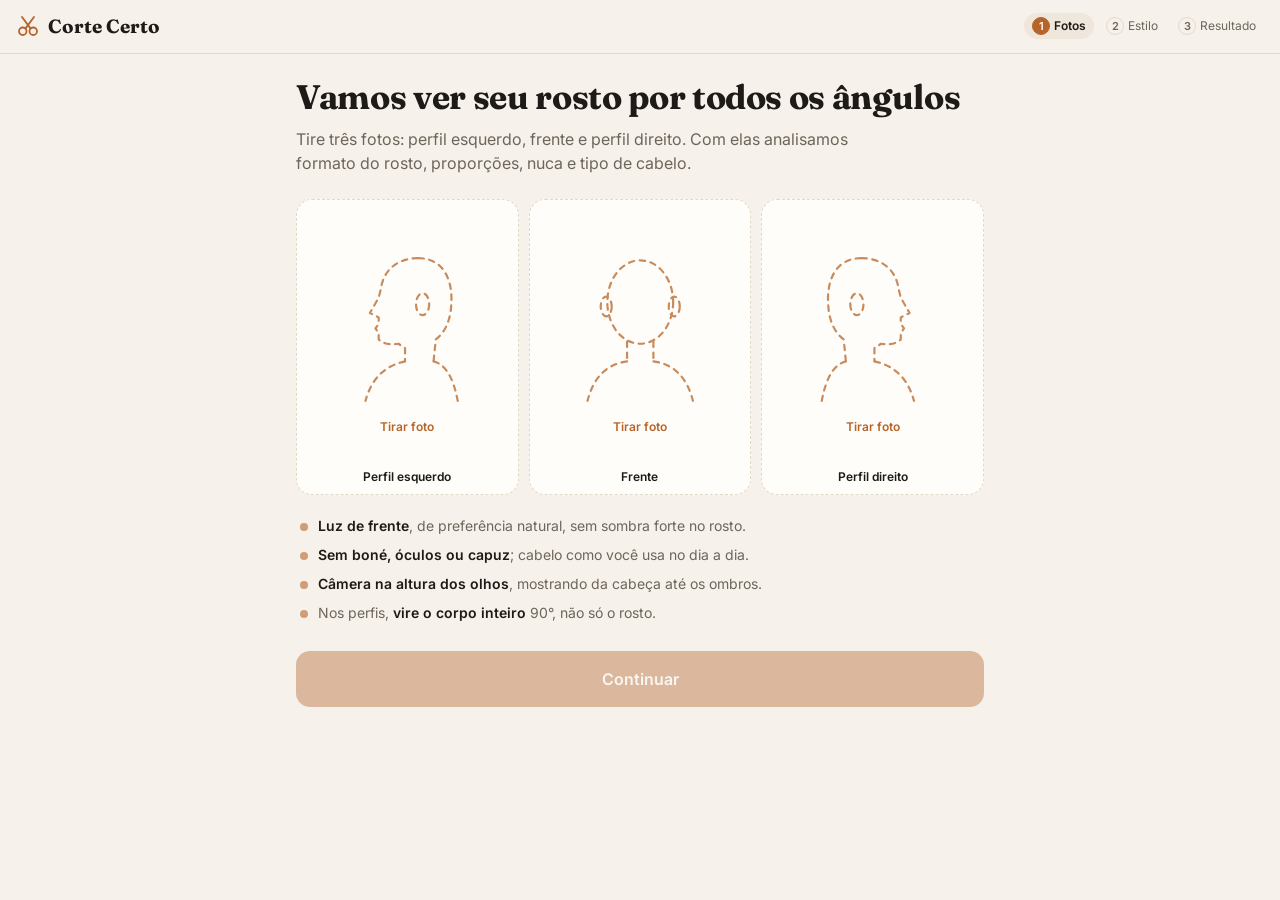
==== corte-certo/static/index.html @ 4269242d "Add Corte Certo: haircut advisor MVP with visagism analysis Three-photo capture (left profile, front" ====
<!DOCTYPE html>
<html lang="pt-BR">
<head>
<meta charset="UTF-8">
<meta name="viewport" content="width=device-width, initial-scale=1, viewport-fit=cover">
<meta name="theme-color" content="#1d1a17">
<title>Corte Certo</title>
<link rel="preconnect" href="https://fonts.googleapis.com">
<link rel="preconnect" href="https://fonts.gstatic.com" crossorigin>
<link href="https://fonts.googleapis.com/css2?family=Fraunces:opsz,wght@9..144,600;9..144,700&family=Inter:wght@400;500;600;700&display=swap" rel="stylesheet">
<link rel="stylesheet" href="styles.css">
</head>
<body>

<svg width="0" height="0" style="position:absolute" aria-hidden="true">
  <defs>
    <g id="sil-front" fill="none" stroke="currentColor" stroke-width="2" stroke-dasharray="5 5" stroke-linecap="round">
      <ellipse cx="60" cy="62" rx="30" ry="38"/>
      <ellipse cx="29" cy="66" rx="5" ry="9"/>
      <ellipse cx="91" cy="66" rx="5" ry="9"/>
      <path d="M48 98 L48 116 M72 98 L72 116 M48 116 Q20 120 12 152 M72 116 Q100 120 108 152"/>
    </g>
    <g id="sil-side" fill="none" stroke="currentColor" stroke-width="2" stroke-dasharray="5 5" stroke-linecap="round" stroke-linejoin="round">
      <path d="M70 22 C95 22 102 45 100 66 C99 80 94 90 86 96 L84 116"/>
      <path d="M70 22 C50 22 38 34 36 50 L34 58 L26 72 L34 76 L34 82 L31 86 L34 90 L34 96 Q40 102 52 100 L58 104 L58 116"/>
      <ellipse cx="74" cy="64" rx="6" ry="10"/>
      <path d="M58 116 Q30 122 22 152 M84 116 Q100 120 106 152"/>
    </g>
  </defs>
</svg>

<header class="topbar">
  <div class="brand">
    <svg class="brand-mark" viewBox="0 0 32 32" aria-hidden="true"><circle cx="9" cy="23" r="5" fill="none" stroke="currentColor" stroke-width="2.4"/><circle cx="23" cy="23" r="5" fill="none" stroke="currentColor" stroke-width="2.4"/><path d="M12.5 19.5 L24 4 M19.5 19.5 L8 4" stroke="currentColor" stroke-width="2.4" stroke-linecap="round"/></svg>
    <span>Corte Certo</span>
  </div>
  <ol class="stepper" aria-label="Etapas">
    <li data-step="1" class="active"><span>1</span>Fotos</li>
    <li data-step="2"><span>2</span>Estilo</li>
    <li data-step="3"><span>3</span>Resultado</li>
  </ol>
</header>

<div id="demo-banner" class="demo-banner" hidden>
  Modo demonstração: o resultado é um exemplo fixo. Configure a chave da API para análises reais.
</div>

<main>
  <!-- PASSO 1: FOTOS -->
  <section id="step-1" class="step active" aria-labelledby="t1">
    <h1 id="t1">Vamos ver seu rosto por todos os ângulos</h1>
    <p class="lead">Tire três fotos: perfil esquerdo, frente e perfil direito. Com elas analisamos formato do rosto, proporções, nuca e tipo de cabelo.</p>

    <div class="photo-grid">
      <label class="photo-slot" data-slot="esquerda">
        <input type="file" accept="image/*" capture="user" hidden>
        <div class="slot-empty">
          <svg viewBox="0 0 120 160"><use href="#sil-side"/></svg>
          <span class="slot-cta">Tirar foto</span>
        </div>
        <img alt="Prévia do perfil esquerdo" hidden>
        <span class="slot-label">Perfil esquerdo</span>
        <span class="slot-check" aria-hidden="true">✓</span>
      </label>
      <label class="photo-slot" data-slot="frente">
        <input type="file" accept="image/*" capture="user" hidden>
        <div class="slot-empty">
          <svg viewBox="0 0 120 160"><use href="#sil-front"/></svg>
          <span class="slot-cta">Tirar foto</span>
        </div>
        <img alt="Prévia da foto de frente" hidden>
        <span class="slot-label">Frente</span>
        <span class="slot-check" aria-hidden="true">✓</span>
      </label>
      <label class="photo-slot" data-slot="direita">
        <input type="file" accept="image/*" capture="user" hidden>
        <div class="slot-empty">
          <svg viewBox="0 0 120 160"><g transform="translate(120 0) scale(-1 1)"><use href="#sil-side"/></g></svg>
          <span class="slot-cta">Tirar foto</span>
        </div>
        <img alt="Prévia do perfil direito" hidden>
        <span class="slot-label">Perfil direito</span>
        <span class="slot-check" aria-hidden="true">✓</span>
      </label>
    </div>

    <ul class="tips">
      <li><b>Luz de frente</b>, de preferência natural, sem sombra forte no rosto.</li>
      <li><b>Sem boné, óculos ou capuz</b>; cabelo como você usa no dia a dia.</li>
      <li><b>Câmera na altura dos olhos</b>, mostrando da cabeça até os ombros.</li>
      <li>Nos perfis, <b>vire o corpo inteiro</b> 90°, não só o rosto.</li>
    </ul>

    <div class="actions">
      <button id="to-step-2" class="btn primary" disabled>Continuar</button>
    </div>
  </section>

  <!-- PASSO 2: ESTILO -->
  <section id="step-2" class="step" aria-labelledby="t2">
    <h1 id="t2">Que imagem você quer passar?</h1>
    <p class="lead">O estilo é escolha sua. A análise do rosto define a melhor forma de chegar nele.</p>

    <div class="style-grid" role="radiogroup" aria-label="Estilo">
      <button class="style-card" role="radio" aria-checked="false" data-value="classico">
        <span class="style-icon">♜</span>
        <strong>Clássico</strong>
        <small>Alinhado, elegante, atemporal</small>
      </button>
      <button class="style-card" role="radio" aria-checked="false" data-value="despojado">
        <span class="style-icon">〰</span>
        <strong>Despojado</strong>
        <small>Natural, com movimento</small>
      </button>
      <button class="style-card" role="radio" aria-checked="false" data-value="casual">
        <span class="style-icon">☀</span>
        <strong>Casual</strong>
        <small>Prático para o dia a dia</small>
      </button>
      <button class="style-card" role="radio" aria-checked="false" data-value="moderno">
        <span class="style-icon">◆</span>
        <strong>Moderno</strong>
        <small>Atual, com contraste e textura</small>
      </button>
    </div>

    <fieldset class="chips" data-name="publico">
      <legend>Corte</legend>
      <button type="button" data-value="masculino" aria-pressed="true">Masculino</button>
      <button type="button" data-value="feminino" aria-pressed="false">Feminino</button>
    </fieldset>

    <fieldset class="chips" data-name="comprimento">
      <legend>Comprimento</legend>
      <button type="button" data-value="curto" aria-pressed="false">Curto</button>
      <button type="button" data-value="médio" aria-pressed="false">Médio</button>
      <button type="button" data-value="longo" aria-pressed="false">Longo</button>
      <button type="button" data-value="" aria-pressed="true">Tanto faz</button>
    </fieldset>

    <fieldset class="chips" data-name="manutencao">
      <legend>Tempo para arrumar o cabelo</legend>
      <button type="button" data-value="baixa (quase nada)" aria-pressed="false">Quase nada</button>
      <button type="button" data-value="média (alguns minutos)" aria-pressed="true">Alguns minutos</button>
      <button type="button" data-value="alta (gosto de finalizar)" aria-pressed="false">Gosto de finalizar</button>
    </fieldset>

    <label class="field">
      <span>Algo mais? <em>(opcional)</em></span>
      <textarea id="observacoes" rows="3" maxlength="400" placeholder="Ex.: trabalho em escritório, quero disfarçar as entradas, não gosto de máquina zero…"></textarea>
    </label>

    <div class="actions">
      <button class="btn ghost" data-goto="1">Voltar</button>
      <button id="analisar" class="btn primary" disabled>Analisar meu rosto</button>
    </div>
  </section>

  <!-- CARREGANDO -->
  <section id="step-loading" class="step" aria-live="polite">
    <div class="loading">
      <div class="scan">
        <img id="loading-photo" alt="">
        <div class="scan-line"></div>
      </div>
      <p id="loading-msg">Medindo proporções do rosto…</p>
      <small>Leva cerca de 30 segundos.</small>
    </div>
  </section>

  <!-- PASSO 3: RESULTADO -->
  <section id="step-3" class="step" aria-labelledby="t3">
    <div id="result"></div>
    <div class="actions">
      <button class="btn ghost" data-goto="2">Mudar estilo</button>
      <button id="nova" class="btn primary">Nova análise</button>
    </div>
  </section>

  <div id="error" class="error" role="alert" hidden></div>
</main>

<script src="app.js"></script>
</body>
</html>
---- corte-certo/static/styles.css ----
:root {
  --bg: #f6f1ea;
  --surface: #fffdf9;
  --surface-2: #efe7db;
  --ink: #1d1a17;
  --muted: #6e655b;
  --line: #e2d8ca;
  --accent: #b5652b;
  --accent-ink: #ffffff;
  --accent-soft: #f5e3d3;
  --ok: #2f7d4f;
  --warn: #a8551d;
  --danger: #b3261e;
  --radius: 16px;
  --serif: 'Fraunces', Georgia, serif;
  --sans: 'Inter', system-ui, -apple-system, sans-serif;
}
@media (prefers-color-scheme: dark) {
  :root {
    --bg: #15130f;
    --surface: #1f1c18;
    --surface-2: #2a2620;
    --ink: #f3ece2;
    --muted: #a59b8e;
    --line: #36312a;
    --accent: #e08a4c;
    --accent-ink: #1d1a17;
    --accent-soft: #3a2a1d;
    --ok: #6cc391;
    --warn: #e7a26b;
  }
}

* { box-sizing: border-box; margin: 0; padding: 0; }
html { -webkit-text-size-adjust: 100%; }
body {
  background: var(--bg);
  color: var(--ink);
  font-family: var(--sans);
  font-size: 16px;
  line-height: 1.5;
  min-height: 100vh;
}
button { font: inherit; color: inherit; cursor: pointer; }
[hidden] { display: none !important; }

/* TOPO */
.topbar {
  position: sticky; top: 0; z-index: 5;
  display: flex; align-items: center; justify-content: space-between; gap: 12px;
  padding: 12px 16px; padding-top: max(12px, env(safe-area-inset-top));
  background: color-mix(in srgb, var(--bg) 88%, transparent);
  backdrop-filter: blur(10px);
  border-bottom: 1px solid var(--line);
}
.brand { display: flex; align-items: center; gap: 8px; font-family: var(--serif); font-weight: 700; font-size: 19px; }
.brand-mark { width: 24px; height: 24px; color: var(--accent); }
.stepper { display: flex; gap: 4px; list-style: none; font-size: 12px; color: var(--muted); }
.stepper li { display: flex; align-items: center; gap: 4px; padding: 4px 8px; border-radius: 99px; }
.stepper li span {
  display: inline-grid; place-items: center; width: 18px; height: 18px; border-radius: 50%;
  border: 1px solid var(--line); font-size: 11px; font-weight: 600;
}
.stepper li.active { color: var(--ink); background: var(--surface-2); font-weight: 600; }
.stepper li.active span, .stepper li.done span { background: var(--accent); border-color: var(--accent); color: var(--accent-ink); }
@media (max-width: 420px) { .stepper li:not(.active) { font-size: 0; gap: 0; } .stepper li:not(.active) span { font-size: 11px; } }

.demo-banner {
  margin: 12px 16px 0; padding: 10px 14px; border-radius: 12px;
  background: var(--accent-soft); color: var(--ink); font-size: 13px;
}

main { max-width: 720px; margin: 0 auto; padding: 24px 16px 48px; }
.step { display: none; animation: fade .25s ease; }
.step.active { display: block; }
@keyframes fade { from { opacity: 0; transform: translateY(6px); } to { opacity: 1; transform: none; } }

h1 { font-family: var(--serif); font-size: clamp(26px, 6vw, 34px); line-height: 1.15; letter-spacing: -.01em; }
h2 { font-family: var(--serif); font-size: 22px; line-height: 1.2; margin-bottom: 10px; }
h3 { font-size: 13px; text-transform: uppercase; letter-spacing: .08em; color: var(--muted); margin-bottom: 8px; }
.lead { color: var(--muted); margin-top: 10px; max-width: 56ch; }

/* FOTOS */
.photo-grid { display: grid; grid-template-columns: repeat(3, 1fr); gap: 10px; margin-top: 24px; }
.photo-slot {
  position: relative; aspect-ratio: 3 / 4; border-radius: var(--radius); overflow: hidden;
  background: var(--surface); border: 1.5px dashed var(--line); cursor: pointer;
  transition: border-color .15s, transform .15s;
}
.photo-slot:hover, .photo-slot:focus-within { border-color: var(--accent); }
.photo-slot:active { transform: scale(.98); }
.slot-empty { position: absolute; inset: 0; display: flex; flex-direction: column; align-items: center; justify-content: center; gap: 8px; padding: 10px 10px 34px; color: var(--muted); }
.slot-empty svg { width: 72%; max-height: 70%; color: var(--accent); opacity: .75; }
.slot-cta { font-size: 12px; font-weight: 600; color: var(--accent); }
.photo-slot img { position: absolute; inset: 0; width: 100%; height: 100%; object-fit: cover; }
.slot-label {
  position: absolute; left: 0; right: 0; bottom: 0; padding: 8px 6px; text-align: center;
  font-size: 12px; font-weight: 600; background: linear-gradient(transparent, rgba(0,0,0,.55)); color: #fff;
}
.photo-slot:not(.filled) .slot-label { background: none; color: var(--ink); }
.slot-check {
  position: absolute; top: 8px; right: 8px; width: 24px; height: 24px; border-radius: 50%;
  display: none; place-items: center; background: var(--ok); color: #fff; font-size: 13px; font-weight: 700;
}
.photo-slot.filled { border-style: solid; border-color: transparent; }
.photo-slot.filled .slot-check { display: grid; }

.tips { list-style: none; margin-top: 20px; display: grid; gap: 8px; font-size: 14px; color: var(--muted); }
.tips li { padding-left: 22px; position: relative; }
.tips li::before { content: ""; position: absolute; left: 4px; top: 8px; width: 8px; height: 8px; border-radius: 50%; background: var(--accent); opacity: .6; }
.tips b { color: var(--ink); font-weight: 600; }

/* ESTILO */
.style-grid { display: grid; grid-template-columns: repeat(2, 1fr); gap: 10px; margin-top: 24px; }
.style-card {
  text-align: left; display: flex; flex-direction: column; gap: 4px; padding: 16px;
  background: var(--surface); border: 1.5px solid var(--line); border-radius: var(--radius);
  transition: border-color .15s, background .15s;
}
.style-card:hover { border-color: var(--accent); }
.style-card[aria-checked="true"] { border-color: var(--accent); background: var(--accent-soft); }
.style-icon { font-size: 22px; color: var(--accent); line-height: 1; margin-bottom: 6px; }
.style-card strong { font-family: var(--serif); font-size: 19px; }
.style-card small { color: var(--muted); font-size: 13px; }

.chips { border: 0; margin-top: 22px; display: flex; flex-wrap: wrap; gap: 8px; }
.chips legend { width: 100%; font-size: 14px; font-weight: 600; margin-bottom: 8px; }
.chips button {
  padding: 8px 14px; border-radius: 99px; border: 1.5px solid var(--line); background: var(--surface); font-size: 14px;
}
.chips button[aria-pressed="true"] { background: var(--ink); border-color: var(--ink); color: var(--bg); }

.field { display: grid; gap: 8px; margin-top: 22px; font-size: 14px; font-weight: 600; }
.field em { font-weight: 400; color: var(--muted); font-style: normal; }
.field textarea {
  font: inherit; font-weight: 400; color: var(--ink); background: var(--surface); resize: vertical;
  border: 1.5px solid var(--line); border-radius: 12px; padding: 12px;
}
.field textarea:focus { outline: none; border-color: var(--accent); }

/* BOTÕES */
.actions { display: flex; gap: 10px; margin-top: 28px; }
.btn { flex: 1; padding: 15px 18px; border-radius: 14px; font-weight: 600; font-size: 16px; border: 1.5px solid transparent; }
.btn.primary { background: var(--accent); color: var(--accent-ink); }
.btn.primary:disabled { opacity: .4; cursor: not-allowed; }
.btn.ghost { flex: 0 0 auto; background: transparent; border-color: var(--line); }
.btn.small { flex: 0 0 auto; padding: 9px 14px; font-size: 14px; border-radius: 10px; }
.btn.outline { background: var(--surface); border-color: var(--line); }

/* CARREGANDO */
.loading { min-height: 60vh; display: flex; flex-direction: column; align-items: center; justify-content: center; gap: 14px; text-align: center; }
.scan { position: relative; width: 180px; aspect-ratio: 3/4; border-radius: 20px; overflow: hidden; background: var(--surface-2); }
.scan img { width: 100%; height: 100%; object-fit: cover; filter: saturate(.6); }
.scan-line { position: absolute; left: 0; right: 0; height: 3px; background: var(--accent); box-shadow: 0 0 18px 4px var(--accent); animation: scan 2s ease-in-out infinite alternate; }
@keyframes scan { from { top: 4%; } to { top: 94%; } }
#loading-msg { font-family: var(--serif); font-size: 20px; }
.loading small { color: var(--muted); }

/* RESULTADO */
.card { background: var(--surface); border: 1px solid var(--line); border-radius: var(--radius); padding: 18px; margin-top: 14px; }
.face-head { display: flex; align-items: center; gap: 14px; }
.face-badge {
  flex: 0 0 auto; width: 64px; height: 64px; border-radius: 16px; display: grid; place-items: center;
  background: var(--accent-soft); color: var(--accent);
}
.face-badge svg { width: 38px; height: 38px; }
.kicker { font-size: 12px; text-transform: uppercase; letter-spacing: .08em; color: var(--muted); }
.face-head h2 { margin: 2px 0 0; text-transform: capitalize; }
.conf { font-size: 12px; font-weight: 600; padding: 2px 8px; border-radius: 99px; background: var(--surface-2); color: var(--muted); margin-left: 6px; vertical-align: middle; font-family: var(--sans); }
.kv { display: grid; gap: 10px; margin-top: 14px; font-size: 14px; }
.kv div { display: grid; gap: 2px; }
.kv dt { font-weight: 600; }
.kv dd { color: var(--muted); }
.tags { display: flex; flex-wrap: wrap; gap: 6px; margin-top: 6px; }
.tag { font-size: 13px; padding: 4px 10px; border-radius: 99px; background: var(--surface-2); }
.tag.good { background: color-mix(in srgb, var(--ok) 16%, transparent); color: var(--ok); }
.tag.care { background: color-mix(in srgb, var(--warn) 16%, transparent); color: var(--warn); }
.two-col { display: grid; grid-template-columns: 1fr 1fr; gap: 14px; margin-top: 14px; }
@media (max-width: 520px) { .two-col { grid-template-columns: 1fr; } }
.summary { font-family: var(--serif); font-size: 19px; line-height: 1.4; margin-top: 22px; padding-left: 14px; border-left: 3px solid var(--accent); }

.rec-tabs { display: grid; grid-template-columns: repeat(3, 1fr); gap: 8px; margin-top: 26px; }
.rec-tabs button {
  min-width: 0; display: flex; flex-direction: column; justify-content: flex-start;
  text-align: left; padding: 10px; border-radius: 12px;
  border: 1.5px solid var(--line); background: var(--surface); font-size: 13px; line-height: 1.3;
}
.rec-tabs button b { display: block; font-size: 11px; color: var(--muted); font-weight: 600; margin-bottom: 2px; }
.rec-tabs button span { display: -webkit-box; -webkit-line-clamp: 2; -webkit-box-orient: vertical; overflow: hidden; font-weight: 600; }
.rec-tabs button[aria-selected="true"] { border-color: var(--accent); background: var(--accent-soft); }

.rec-title { display: flex; align-items: flex-start; justify-content: space-between; gap: 12px; }
.rec-title h2 { margin: 0; }
.score { flex: 0 0 auto; text-align: center; }
.score strong { display: block; font-family: var(--serif); font-size: 26px; color: var(--accent); line-height: 1; }
.score small { font-size: 11px; color: var(--muted); }
.meta { display: flex; flex-wrap: wrap; gap: 6px; margin-top: 12px; }

.barber { background: var(--ink); color: var(--bg); border: 0; }
.barber h3 { color: color-mix(in srgb, var(--bg) 65%, transparent); }
.barber .kv dd { color: color-mix(in srgb, var(--bg) 78%, transparent); }
.barber-text {
  margin-top: 16px; padding: 14px; border-radius: 12px; font-size: 15px; line-height: 1.55;
  background: color-mix(in srgb, var(--bg) 10%, transparent);
}
.barber-actions { display: flex; gap: 8px; margin-top: 12px; flex-wrap: wrap; }
.barber .btn.outline { background: transparent; border-color: color-mix(in srgb, var(--bg) 30%, transparent); color: var(--bg); }
.barber .btn.primary { color: var(--accent-ink); }

ol.steps { margin: 8px 0 0 18px; display: grid; gap: 4px; font-size: 14px; color: var(--muted); }
.avoid { list-style: none; display: grid; gap: 10px; font-size: 14px; }
.avoid b { display: block; }
.avoid span { color: var(--muted); }

.error {
  position: fixed; left: 16px; right: 16px; bottom: max(16px, env(safe-area-inset-bottom));
  max-width: 560px; margin: 0 auto; padding: 14px 16px; border-radius: 12px;
  background: var(--danger); color: #fff; font-size: 14px; box-shadow: 0 8px 30px rgba(0,0,0,.25);
}
.warn-box { margin-top: 14px; padding: 12px 14px; border-radius: 12px; background: color-mix(in srgb, var(--warn) 14%, transparent); font-size: 14px; }
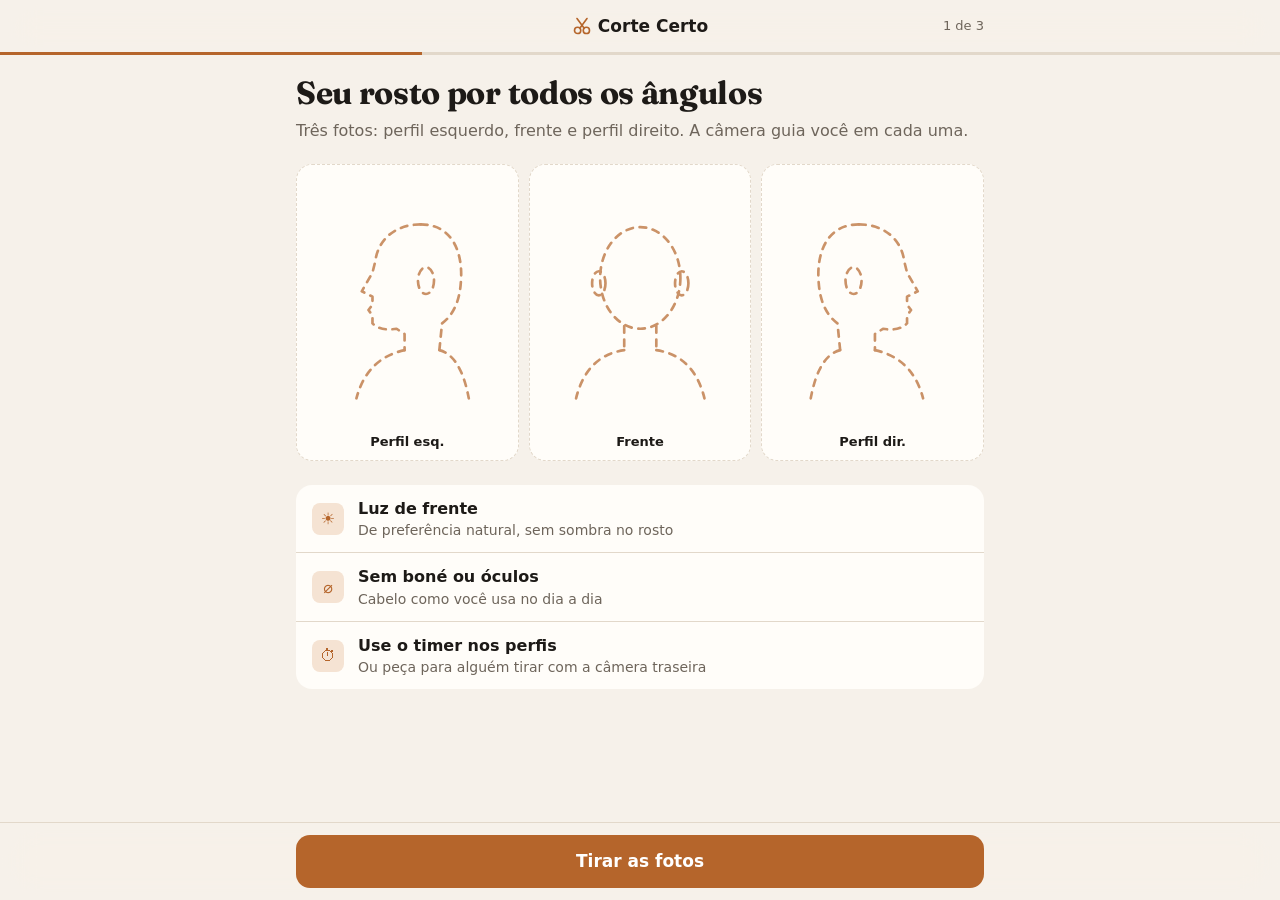
==== commit 979fa2be: "Make Corte Certo a mobile-first installable app - Native-style shell: nav bar with back + progress, " ====
--- a/corte-certo/static/index.html
+++ b/corte-certo/static/index.html
@@ -3,11 +3,24 @@
 <head>
 <meta charset="UTF-8">
 <meta name="viewport" content="width=device-width, initial-scale=1, viewport-fit=cover">
-<meta name="theme-color" content="#1d1a17">
 <title>Corte Certo</title>
+<meta name="description" content="Descubra o corte de cabelo ideal para o seu rosto.">
+
+<!-- App instalável (PWA) -->
+<link rel="manifest" href="manifest.json">
+<meta name="theme-color" content="#f6f1ea" media="(prefers-color-scheme: light)">
+<meta name="theme-color" content="#15130f" media="(prefers-color-scheme: dark)">
+<meta name="apple-mobile-web-app-capable" content="yes">
+<meta name="mobile-web-app-capable" content="yes">
+<meta name="apple-mobile-web-app-status-bar-style" content="default">
+<meta name="apple-mobile-web-app-title" content="Corte Certo">
+<meta name="format-detection" content="telephone=no">
+<link rel="apple-touch-icon" href="icons/apple-touch-icon.png">
+<link rel="icon" type="image/png" sizes="192x192" href="icons/icon-192.png">
+
 <link rel="preconnect" href="https://fonts.googleapis.com">
 <link rel="preconnect" href="https://fonts.gstatic.com" crossorigin>
-<link href="https://fonts.googleapis.com/css2?family=Fraunces:opsz,wght@9..144,600;9..144,700&family=Inter:wght@400;500;600;700&display=swap" rel="stylesheet">
+<link href="https://fonts.googleapis.com/css2?family=Fraunces:opsz,wght@9..144,600;9..144,700&display=swap" rel="stylesheet">
 <link rel="stylesheet" href="styles.css">
 </head>
 <body>
@@ -20,165 +33,194 @@
       <ellipse cx="91" cy="66" rx="5" ry="9"/>
       <path d="M48 98 L48 116 M72 98 L72 116 M48 116 Q20 120 12 152 M72 116 Q100 120 108 152"/>
     </g>
+    <!-- Perfil esquerdo: na foto real, o nariz aponta para a esquerda -->
     <g id="sil-side" fill="none" stroke="currentColor" stroke-width="2" stroke-dasharray="5 5" stroke-linecap="round" stroke-linejoin="round">
       <path d="M70 22 C95 22 102 45 100 66 C99 80 94 90 86 96 L84 116"/>
       <path d="M70 22 C50 22 38 34 36 50 L34 58 L26 72 L34 76 L34 82 L31 86 L34 90 L34 96 Q40 102 52 100 L58 104 L58 116"/>
       <ellipse cx="74" cy="64" rx="6" ry="10"/>
       <path d="M58 116 Q30 122 22 152 M84 116 Q100 120 106 152"/>
     </g>
+    <g id="sil-side-r"><g transform="translate(120 0) scale(-1 1)"><use href="#sil-side"/></g></g>
   </defs>
 </svg>
 
-<header class="topbar">
-  <div class="brand">
-    <svg class="brand-mark" viewBox="0 0 32 32" aria-hidden="true"><circle cx="9" cy="23" r="5" fill="none" stroke="currentColor" stroke-width="2.4"/><circle cx="23" cy="23" r="5" fill="none" stroke="currentColor" stroke-width="2.4"/><path d="M12.5 19.5 L24 4 M19.5 19.5 L8 4" stroke="currentColor" stroke-width="2.4" stroke-linecap="round"/></svg>
-    <span>Corte Certo</span>
-  </div>
-  <ol class="stepper" aria-label="Etapas">
-    <li data-step="1" class="active"><span>1</span>Fotos</li>
-    <li data-step="2"><span>2</span>Estilo</li>
-    <li data-step="3"><span>3</span>Resultado</li>
-  </ol>
+<!-- BARRA DE NAVEGAÇÃO (padrão iOS/Android: voltar, título, progresso) -->
+<header class="navbar">
+  <div class="navbar-row">
+    <button class="nav-btn" id="nav-back" aria-label="Voltar" hidden>
+      <svg viewBox="0 0 24 24" width="26" height="26" fill="none" stroke="currentColor" stroke-width="2.4" stroke-linecap="round" stroke-linejoin="round"><path d="M15 5l-7 7 7 7"/></svg>
+    </button>
+    <div class="nav-title" id="nav-title">
+      <svg class="brand-mark" viewBox="0 0 32 32" aria-hidden="true"><circle cx="9" cy="23" r="5" fill="none" stroke="currentColor" stroke-width="2.6"/><circle cx="23" cy="23" r="5" fill="none" stroke="currentColor" stroke-width="2.6"/><path d="M12.5 19.5 L24 4 M19.5 19.5 L8 4" stroke="currentColor" stroke-width="2.6" stroke-linecap="round"/></svg>
+      <span>Corte Certo</span>
+    </div>
+    <div class="nav-step" id="nav-step">1 de 3</div>
+  </div>
+  <div class="progress" aria-hidden="true"><div id="progress-bar"></div></div>
 </header>
 
-<div id="demo-banner" class="demo-banner" hidden>
-  Modo demonstração: o resultado é um exemplo fixo. Configure a chave da API para análises reais.
-</div>
-
-<main>
+<main class="content">
+  <div id="demo-banner" class="banner" hidden>Modo demonstração: o resultado é um exemplo fixo.</div>
+
   <!-- PASSO 1: FOTOS -->
-  <section id="step-1" class="step active" aria-labelledby="t1">
-    <h1 id="t1">Vamos ver seu rosto por todos os ângulos</h1>
-    <p class="lead">Tire três fotos: perfil esquerdo, frente e perfil direito. Com elas analisamos formato do rosto, proporções, nuca e tipo de cabelo.</p>
+  <section id="step-1" class="step active" data-title="Fotos" aria-labelledby="t1">
+    <h1 id="t1">Seu rosto por todos os ângulos</h1>
+    <p class="lead">Três fotos: perfil esquerdo, frente e perfil direito. A câmera guia você em cada uma.</p>
 
     <div class="photo-grid">
-      <label class="photo-slot" data-slot="esquerda">
-        <input type="file" accept="image/*" capture="user" hidden>
-        <div class="slot-empty">
-          <svg viewBox="0 0 120 160"><use href="#sil-side"/></svg>
-          <span class="slot-cta">Tirar foto</span>
-        </div>
-        <img alt="Prévia do perfil esquerdo" hidden>
-        <span class="slot-label">Perfil esquerdo</span>
+      <button class="photo-slot" data-slot="esquerda" aria-label="Foto do perfil esquerdo">
+        <div class="slot-empty"><svg viewBox="0 0 120 160"><use href="#sil-side"/></svg></div>
+        <img alt="" hidden>
+        <span class="slot-label">Perfil esq.</span>
         <span class="slot-check" aria-hidden="true">✓</span>
-      </label>
-      <label class="photo-slot" data-slot="frente">
-        <input type="file" accept="image/*" capture="user" hidden>
-        <div class="slot-empty">
-          <svg viewBox="0 0 120 160"><use href="#sil-front"/></svg>
-          <span class="slot-cta">Tirar foto</span>
-        </div>
-        <img alt="Prévia da foto de frente" hidden>
+      </button>
+      <button class="photo-slot" data-slot="frente" aria-label="Foto de frente">
+        <div class="slot-empty"><svg viewBox="0 0 120 160"><use href="#sil-front"/></svg></div>
+        <img alt="" hidden>
         <span class="slot-label">Frente</span>
         <span class="slot-check" aria-hidden="true">✓</span>
-      </label>
-      <label class="photo-slot" data-slot="direita">
-        <input type="file" accept="image/*" capture="user" hidden>
-        <div class="slot-empty">
-          <svg viewBox="0 0 120 160"><g transform="translate(120 0) scale(-1 1)"><use href="#sil-side"/></g></svg>
-          <span class="slot-cta">Tirar foto</span>
-        </div>
-        <img alt="Prévia do perfil direito" hidden>
-        <span class="slot-label">Perfil direito</span>
+      </button>
+      <button class="photo-slot" data-slot="direita" aria-label="Foto do perfil direito">
+        <div class="slot-empty"><svg viewBox="0 0 120 160"><use href="#sil-side-r"/></svg></div>
+        <img alt="" hidden>
+        <span class="slot-label">Perfil dir.</span>
         <span class="slot-check" aria-hidden="true">✓</span>
-      </label>
-    </div>
-
-    <ul class="tips">
-      <li><b>Luz de frente</b>, de preferência natural, sem sombra forte no rosto.</li>
-      <li><b>Sem boné, óculos ou capuz</b>; cabelo como você usa no dia a dia.</li>
-      <li><b>Câmera na altura dos olhos</b>, mostrando da cabeça até os ombros.</li>
-      <li>Nos perfis, <b>vire o corpo inteiro</b> 90°, não só o rosto.</li>
+      </button>
+    </div>
+
+    <ul class="list">
+      <li><span class="list-icon">☀</span><div><b>Luz de frente</b><small>De preferência natural, sem sombra no rosto</small></div></li>
+      <li><span class="list-icon">⌀</span><div><b>Sem boné ou óculos</b><small>Cabelo como você usa no dia a dia</small></div></li>
+      <li><span class="list-icon">⏱</span><div><b>Use o timer nos perfis</b><small>Ou peça para alguém tirar com a câmera traseira</small></div></li>
     </ul>
 
-    <div class="actions">
-      <button id="to-step-2" class="btn primary" disabled>Continuar</button>
+    <div id="install-card" class="install-card" hidden>
+      <img src="icons/icon-192.png" alt="" width="44" height="44">
+      <div><b>Instale o app</b><small id="install-text">Acesse direto da tela inicial, em tela cheia.</small></div>
+      <button id="install-btn" class="pill">Instalar</button>
+      <button id="install-close" class="nav-btn small" aria-label="Fechar">✕</button>
     </div>
   </section>
 
   <!-- PASSO 2: ESTILO -->
-  <section id="step-2" class="step" aria-labelledby="t2">
+  <section id="step-2" class="step" data-title="Estilo" aria-labelledby="t2">
     <h1 id="t2">Que imagem você quer passar?</h1>
     <p class="lead">O estilo é escolha sua. A análise do rosto define a melhor forma de chegar nele.</p>
 
     <div class="style-grid" role="radiogroup" aria-label="Estilo">
       <button class="style-card" role="radio" aria-checked="false" data-value="classico">
-        <span class="style-icon">♜</span>
-        <strong>Clássico</strong>
-        <small>Alinhado, elegante, atemporal</small>
+        <span class="style-icon">♜</span><strong>Clássico</strong><small>Alinhado, elegante, atemporal</small>
       </button>
       <button class="style-card" role="radio" aria-checked="false" data-value="despojado">
-        <span class="style-icon">〰</span>
-        <strong>Despojado</strong>
-        <small>Natural, com movimento</small>
+        <span class="style-icon">〰</span><strong>Despojado</strong><small>Natural, com movimento</small>
       </button>
       <button class="style-card" role="radio" aria-checked="false" data-value="casual">
-        <span class="style-icon">☀</span>
-        <strong>Casual</strong>
-        <small>Prático para o dia a dia</small>
+        <span class="style-icon">☀</span><strong>Casual</strong><small>Prático para o dia a dia</small>
       </button>
       <button class="style-card" role="radio" aria-checked="false" data-value="moderno">
-        <span class="style-icon">◆</span>
-        <strong>Moderno</strong>
-        <small>Atual, com contraste e textura</small>
-      </button>
-    </div>
-
-    <fieldset class="chips" data-name="publico">
-      <legend>Corte</legend>
-      <button type="button" data-value="masculino" aria-pressed="true">Masculino</button>
-      <button type="button" data-value="feminino" aria-pressed="false">Feminino</button>
-    </fieldset>
-
-    <fieldset class="chips" data-name="comprimento">
-      <legend>Comprimento</legend>
-      <button type="button" data-value="curto" aria-pressed="false">Curto</button>
-      <button type="button" data-value="médio" aria-pressed="false">Médio</button>
-      <button type="button" data-value="longo" aria-pressed="false">Longo</button>
-      <button type="button" data-value="" aria-pressed="true">Tanto faz</button>
-    </fieldset>
-
-    <fieldset class="chips" data-name="manutencao">
-      <legend>Tempo para arrumar o cabelo</legend>
-      <button type="button" data-value="baixa (quase nada)" aria-pressed="false">Quase nada</button>
-      <button type="button" data-value="média (alguns minutos)" aria-pressed="true">Alguns minutos</button>
-      <button type="button" data-value="alta (gosto de finalizar)" aria-pressed="false">Gosto de finalizar</button>
-    </fieldset>
-
-    <label class="field">
-      <span>Algo mais? <em>(opcional)</em></span>
-      <textarea id="observacoes" rows="3" maxlength="400" placeholder="Ex.: trabalho em escritório, quero disfarçar as entradas, não gosto de máquina zero…"></textarea>
+        <span class="style-icon">◆</span><strong>Moderno</strong><small>Atual, com contraste e textura</small>
+      </button>
+    </div>
+
+    <div class="group">
+      <div class="group-label">Corte</div>
+      <div class="segmented" data-name="publico" role="radiogroup">
+        <button data-value="masculino" aria-checked="true" role="radio">Masculino</button>
+        <button data-value="feminino" aria-checked="false" role="radio">Feminino</button>
+      </div>
+    </div>
+
+    <div class="group">
+      <div class="group-label">Comprimento</div>
+      <div class="segmented" data-name="comprimento" role="radiogroup">
+        <button data-value="curto" aria-checked="false" role="radio">Curto</button>
+        <button data-value="médio" aria-checked="false" role="radio">Médio</button>
+        <button data-value="longo" aria-checked="false" role="radio">Longo</button>
+        <button data-value="" aria-checked="true" role="radio">Tanto faz</button>
+      </div>
+    </div>
+
+    <div class="group">
+      <div class="group-label">Tempo para arrumar o cabelo</div>
+      <div class="segmented" data-name="manutencao" role="radiogroup">
+        <button data-value="baixa (quase nada)" aria-checked="false" role="radio">Nenhum</button>
+        <button data-value="média (alguns minutos)" aria-checked="true" role="radio">Pouco</button>
+        <button data-value="alta (gosto de finalizar)" aria-checked="false" role="radio">Gosto</button>
+      </div>
+    </div>
+
+    <label class="group">
+      <span class="group-label">Algo mais? <em>(opcional)</em></span>
+      <textarea id="observacoes" rows="3" maxlength="400" enterkeyhint="done" placeholder="Ex.: trabalho em escritório, quero disfarçar as entradas…"></textarea>
     </label>
-
-    <div class="actions">
-      <button class="btn ghost" data-goto="1">Voltar</button>
-      <button id="analisar" class="btn primary" disabled>Analisar meu rosto</button>
-    </div>
   </section>
 
   <!-- CARREGANDO -->
-  <section id="step-loading" class="step" aria-live="polite">
+  <section id="step-loading" class="step" data-title="Analisando" aria-live="polite">
     <div class="loading">
-      <div class="scan">
-        <img id="loading-photo" alt="">
-        <div class="scan-line"></div>
-      </div>
+      <div class="scan"><img id="loading-photo" alt=""><div class="scan-line"></div></div>
       <p id="loading-msg">Medindo proporções do rosto…</p>
-      <small>Leva cerca de 30 segundos.</small>
+      <small>Leva cerca de 30 segundos. Não feche o app.</small>
     </div>
   </section>
 
   <!-- PASSO 3: RESULTADO -->
-  <section id="step-3" class="step" aria-labelledby="t3">
+  <section id="step-3" class="step" data-title="Resultado" aria-labelledby="t3">
     <div id="result"></div>
-    <div class="actions">
-      <button class="btn ghost" data-goto="2">Mudar estilo</button>
-      <button id="nova" class="btn primary">Nova análise</button>
-    </div>
-  </section>
-
-  <div id="error" class="error" role="alert" hidden></div>
+  </section>
 </main>
+
+<!-- BARRA DE AÇÃO INFERIOR (zona do polegar) -->
+<footer class="bottombar" id="bottombar">
+  <button id="primary" class="btn primary">Tirar as fotos</button>
+</footer>
+
+<!-- CÂMERA EM TELA CHEIA -->
+<div id="camera" class="camera" role="dialog" aria-modal="true" aria-labelledby="cam-title" hidden>
+  <div class="cam-top">
+    <button id="cam-close" class="cam-btn" aria-label="Fechar câmera">
+      <svg viewBox="0 0 24 24" width="24" height="24" fill="none" stroke="currentColor" stroke-width="2.4" stroke-linecap="round"><path d="M6 6l12 12M18 6L6 18"/></svg>
+    </button>
+    <div class="cam-heading"><strong id="cam-title">Perfil esquerdo</strong><span id="cam-count">1 de 3</span></div>
+    <button id="cam-timer" class="cam-btn timer" aria-label="Timer">
+      <svg viewBox="0 0 24 24" width="22" height="22" fill="none" stroke="currentColor" stroke-width="2.2" stroke-linecap="round"><circle cx="12" cy="13" r="8"/><path d="M12 9v4l2.5 2.5M9 2h6"/></svg>
+      <span id="cam-timer-label">3s</span>
+    </button>
+  </div>
+
+  <div class="cam-view">
+    <div class="cam-stage" id="cam-stage">
+      <video id="cam-video" playsinline muted autoplay></video>
+      <svg class="cam-guide" viewBox="0 0 120 160" preserveAspectRatio="xMidYMid meet" aria-hidden="true"><use id="cam-guide-use" href="#sil-side"/></svg>
+    </div>
+    <img id="cam-review" alt="Foto capturada" hidden>
+    <div id="cam-countdown" class="countdown" hidden>3</div>
+    <div id="cam-flash" class="flash"></div>
+  </div>
+
+  <p class="cam-hint" id="cam-hint"></p>
+
+  <div class="cam-controls" id="cam-controls">
+    <label class="cam-btn round" aria-label="Escolher da galeria">
+      <input type="file" accept="image/*" id="cam-gallery" hidden>
+      <svg viewBox="0 0 24 24" width="24" height="24" fill="none" stroke="currentColor" stroke-width="2" stroke-linejoin="round"><rect x="3" y="4" width="18" height="16" rx="3"/><circle cx="9" cy="10" r="2"/><path d="M21 16l-5-5-9 9"/></svg>
+    </label>
+    <button id="cam-shutter" class="shutter" aria-label="Tirar foto"></button>
+    <button id="cam-flip" class="cam-btn round" aria-label="Trocar câmera">
+      <svg viewBox="0 0 24 24" width="24" height="24" fill="none" stroke="currentColor" stroke-width="2" stroke-linecap="round" stroke-linejoin="round"><path d="M4 9a8 8 0 0 1 14-3l2 2M20 15a8 8 0 0 1-14 3l-2-2"/><path d="M20 4v4h-4M4 20v-4h4"/></svg>
+    </button>
+  </div>
+
+  <div class="cam-review-controls" id="cam-review-controls" hidden>
+    <button id="cam-retake" class="btn dark">Repetir</button>
+    <button id="cam-use" class="btn primary">Usar foto</button>
+  </div>
+</div>
+
+<!-- Alternativa sem câmera ao vivo (navegadores sem suporte / sem HTTPS) -->
+<input type="file" accept="image/*" capture="user" id="fallback-input" hidden>
+
+<div id="toast" class="toast" role="status" hidden></div>
 
 <script src="app.js"></script>
 </body>
--- a/corte-certo/static/styles.css
+++ b/corte-certo/static/styles.css
@@ -1,3 +1,11 @@
+/*
+ * Corte Certo — estilo mobile-first seguindo padrões de apps nativos
+ * (Apple Human Interface Guidelines e Material Design 3):
+ * - alvos de toque ≥ 44px; ação principal fixa embaixo (zona do polegar)
+ * - barra de navegação com "voltar" e título; título grande no conteúdo
+ * - respeito às áreas seguras (notch, barra de gestos) e ao modo escuro
+ * - fonte do sistema (SF Pro no iPhone, Roboto no Android) para o texto da interface
+ */
 :root {
   --bg: #f6f1ea;
   --surface: #fffdf9;
@@ -12,8 +20,13 @@
   --warn: #a8551d;
   --danger: #b3261e;
   --radius: 16px;
+  --nav-h: 52px;
+  --bar-h: 84px;
+  --safe-top: env(safe-area-inset-top, 0px);
+  --safe-bottom: env(safe-area-inset-bottom, 0px);
   --serif: 'Fraunces', Georgia, serif;
-  --sans: 'Inter', system-ui, -apple-system, sans-serif;
+  --sans: -apple-system, BlinkMacSystemFont, 'SF Pro Text', Roboto, 'Segoe UI', system-ui, sans-serif;
+  color-scheme: light dark;
 }
 @media (prefers-color-scheme: dark) {
   :root {
@@ -31,190 +44,243 @@
   }
 }
 
-* { box-sizing: border-box; margin: 0; padding: 0; }
+* { box-sizing: border-box; margin: 0; padding: 0; -webkit-tap-highlight-color: transparent; }
 html { -webkit-text-size-adjust: 100%; }
 body {
   background: var(--bg);
   color: var(--ink);
   font-family: var(--sans);
-  font-size: 16px;
-  line-height: 1.5;
-  min-height: 100vh;
-}
-button { font: inherit; color: inherit; cursor: pointer; }
+  font-size: 17px; /* tamanho base do iOS */
+  line-height: 1.45;
+  min-height: 100dvh;
+  overscroll-behavior-y: none;
+}
+button, label, a { touch-action: manipulation; }
+button { font: inherit; color: inherit; cursor: pointer; background: none; border: 0; -webkit-user-select: none; user-select: none; }
 [hidden] { display: none !important; }
-
-/* TOPO */
-.topbar {
-  position: sticky; top: 0; z-index: 5;
-  display: flex; align-items: center; justify-content: space-between; gap: 12px;
-  padding: 12px 16px; padding-top: max(12px, env(safe-area-inset-top));
-  background: color-mix(in srgb, var(--bg) 88%, transparent);
-  backdrop-filter: blur(10px);
-  border-bottom: 1px solid var(--line);
-}
-.brand { display: flex; align-items: center; gap: 8px; font-family: var(--serif); font-weight: 700; font-size: 19px; }
-.brand-mark { width: 24px; height: 24px; color: var(--accent); }
-.stepper { display: flex; gap: 4px; list-style: none; font-size: 12px; color: var(--muted); }
-.stepper li { display: flex; align-items: center; gap: 4px; padding: 4px 8px; border-radius: 99px; }
-.stepper li span {
-  display: inline-grid; place-items: center; width: 18px; height: 18px; border-radius: 50%;
-  border: 1px solid var(--line); font-size: 11px; font-weight: 600;
-}
-.stepper li.active { color: var(--ink); background: var(--surface-2); font-weight: 600; }
-.stepper li.active span, .stepper li.done span { background: var(--accent); border-color: var(--accent); color: var(--accent-ink); }
-@media (max-width: 420px) { .stepper li:not(.active) { font-size: 0; gap: 0; } .stepper li:not(.active) span { font-size: 11px; } }
-
-.demo-banner {
-  margin: 12px 16px 0; padding: 10px 14px; border-radius: 12px;
-  background: var(--accent-soft); color: var(--ink); font-size: 13px;
-}
-
-main { max-width: 720px; margin: 0 auto; padding: 24px 16px 48px; }
-.step { display: none; animation: fade .25s ease; }
-.step.active { display: block; }
-@keyframes fade { from { opacity: 0; transform: translateY(6px); } to { opacity: 1; transform: none; } }
-
-h1 { font-family: var(--serif); font-size: clamp(26px, 6vw, 34px); line-height: 1.15; letter-spacing: -.01em; }
-h2 { font-family: var(--serif); font-size: 22px; line-height: 1.2; margin-bottom: 10px; }
-h3 { font-size: 13px; text-transform: uppercase; letter-spacing: .08em; color: var(--muted); margin-bottom: 8px; }
-.lead { color: var(--muted); margin-top: 10px; max-width: 56ch; }
-
-/* FOTOS */
-.photo-grid { display: grid; grid-template-columns: repeat(3, 1fr); gap: 10px; margin-top: 24px; }
+@media (prefers-reduced-motion: reduce) { *, *::before, *::after { animation: none !important; transition: none !important; } }
+
+/* ---------- barra de navegação ---------- */
+.navbar {
+  position: fixed; top: 0; left: 0; right: 0; z-index: 10;
+  padding-top: var(--safe-top);
+  background: color-mix(in srgb, var(--bg) 85%, transparent);
+  backdrop-filter: saturate(1.8) blur(18px);
+  -webkit-backdrop-filter: saturate(1.8) blur(18px);
+}
+.navbar-row {
+  height: var(--nav-h); display: grid; grid-template-columns: 56px 1fr 56px; align-items: center;
+  padding: 0 4px; max-width: 720px; margin: 0 auto;
+}
+.nav-btn { width: 44px; height: 44px; display: grid; place-items: center; border-radius: 22px; color: var(--accent); }
+.nav-btn:active { background: var(--surface-2); }
+.nav-btn.small { width: 36px; height: 36px; color: var(--muted); font-size: 15px; }
+.nav-title { grid-column: 2; display: flex; align-items: center; justify-content: center; gap: 6px; font-weight: 600; font-size: 17px; }
+.brand-mark { width: 20px; height: 20px; color: var(--accent); }
+.nav-step { grid-column: 3; text-align: right; padding-right: 12px; font-size: 13px; color: var(--muted); font-variant-numeric: tabular-nums; }
+.progress { height: 3px; background: var(--line); }
+#progress-bar { height: 100%; width: 33%; background: var(--accent); transition: width .35s ease; }
+
+/* ---------- conteúdo ---------- */
+.content {
+  max-width: 720px; margin: 0 auto;
+  overflow-x: clip; /* a animação de troca de tela não pode gerar rolagem lateral */
+  padding: calc(var(--safe-top) + var(--nav-h) + 3px + 20px) 16px calc(var(--bar-h) + var(--safe-bottom) + 24px);
+}
+.step { display: none; }
+.step.active { display: block; animation: slide-in .28s cubic-bezier(.2,.8,.2,1); }
+.step.active.back { animation-name: slide-back; }
+@keyframes slide-in { from { opacity: 0; transform: translateX(24px); } to { opacity: 1; transform: none; } }
+@keyframes slide-back { from { opacity: 0; transform: translateX(-24px); } to { opacity: 1; transform: none; } }
+
+h1 { font-family: var(--serif); font-size: 32px; line-height: 1.12; letter-spacing: -.01em; }
+h2 { font-family: var(--serif); font-size: 22px; line-height: 1.2; }
+h3 { font-size: 13px; font-weight: 600; text-transform: uppercase; letter-spacing: .06em; color: var(--muted); margin-bottom: 8px; }
+.lead { color: var(--muted); margin-top: 8px; font-size: 16px; }
+
+.banner { margin-bottom: 16px; padding: 10px 14px; border-radius: 12px; background: var(--accent-soft); font-size: 14px; }
+
+/* ---------- passo 1 ---------- */
+.photo-grid { display: grid; grid-template-columns: repeat(3, 1fr); gap: 10px; margin-top: 22px; }
 .photo-slot {
   position: relative; aspect-ratio: 3 / 4; border-radius: var(--radius); overflow: hidden;
-  background: var(--surface); border: 1.5px dashed var(--line); cursor: pointer;
-  transition: border-color .15s, transform .15s;
-}
-.photo-slot:hover, .photo-slot:focus-within { border-color: var(--accent); }
-.photo-slot:active { transform: scale(.98); }
-.slot-empty { position: absolute; inset: 0; display: flex; flex-direction: column; align-items: center; justify-content: center; gap: 8px; padding: 10px 10px 34px; color: var(--muted); }
-.slot-empty svg { width: 72%; max-height: 70%; color: var(--accent); opacity: .75; }
-.slot-cta { font-size: 12px; font-weight: 600; color: var(--accent); }
+  background: var(--surface); border: 1.5px dashed var(--line);
+  transition: transform .12s;
+}
+.photo-slot:active { transform: scale(.96); }
+.slot-empty { position: absolute; inset: 0; display: grid; place-items: center; padding: 10px 10px 30px; }
+.slot-empty svg { width: 80%; color: var(--accent); opacity: .7; }
 .photo-slot img { position: absolute; inset: 0; width: 100%; height: 100%; object-fit: cover; }
 .slot-label {
-  position: absolute; left: 0; right: 0; bottom: 0; padding: 8px 6px; text-align: center;
-  font-size: 12px; font-weight: 600; background: linear-gradient(transparent, rgba(0,0,0,.55)); color: #fff;
-}
-.photo-slot:not(.filled) .slot-label { background: none; color: var(--ink); }
+  position: absolute; left: 0; right: 0; bottom: 0; padding: 8px 4px; text-align: center;
+  font-size: 13px; font-weight: 600; color: var(--ink);
+}
+.photo-slot.filled { border: 0; }
+.photo-slot.filled .slot-label { color: #fff; background: linear-gradient(transparent, rgba(0,0,0,.6)); }
 .slot-check {
   position: absolute; top: 8px; right: 8px; width: 24px; height: 24px; border-radius: 50%;
   display: none; place-items: center; background: var(--ok); color: #fff; font-size: 13px; font-weight: 700;
 }
-.photo-slot.filled { border-style: solid; border-color: transparent; }
 .photo-slot.filled .slot-check { display: grid; }
 
-.tips { list-style: none; margin-top: 20px; display: grid; gap: 8px; font-size: 14px; color: var(--muted); }
-.tips li { padding-left: 22px; position: relative; }
-.tips li::before { content: ""; position: absolute; left: 4px; top: 8px; width: 8px; height: 8px; border-radius: 50%; background: var(--accent); opacity: .6; }
-.tips b { color: var(--ink); font-weight: 600; }
-
-/* ESTILO */
-.style-grid { display: grid; grid-template-columns: repeat(2, 1fr); gap: 10px; margin-top: 24px; }
+.list { list-style: none; margin-top: 24px; background: var(--surface); border-radius: var(--radius); overflow: hidden; }
+.list li { display: flex; gap: 14px; align-items: center; padding: 12px 16px; min-height: 60px; }
+.list li + li { border-top: 1px solid var(--line); margin-left: 0; }
+.list-icon { flex: 0 0 auto; width: 32px; height: 32px; border-radius: 8px; display: grid; place-items: center; background: var(--accent-soft); color: var(--accent); font-size: 16px; }
+.list b { display: block; font-size: 16px; font-weight: 600; }
+.list small { display: block; font-size: 14px; color: var(--muted); }
+
+.install-card {
+  display: flex; align-items: center; gap: 12px; margin-top: 16px; padding: 12px 8px 12px 12px;
+  background: var(--surface); border: 1px solid var(--line); border-radius: var(--radius);
+}
+.install-card img { border-radius: 10px; flex: 0 0 auto; }
+.install-card div { flex: 1; min-width: 0; }
+.install-card b { display: block; font-size: 15px; }
+.install-card small { display: block; font-size: 13px; color: var(--muted); }
+.pill { padding: 8px 16px; min-height: 36px; border-radius: 99px; background: var(--accent); color: var(--accent-ink); font-weight: 600; font-size: 15px; }
+
+/* ---------- passo 2 ---------- */
+.style-grid { display: grid; grid-template-columns: repeat(2, 1fr); gap: 10px; margin-top: 22px; }
 .style-card {
-  text-align: left; display: flex; flex-direction: column; gap: 4px; padding: 16px;
-  background: var(--surface); border: 1.5px solid var(--line); border-radius: var(--radius);
-  transition: border-color .15s, background .15s;
-}
-.style-card:hover { border-color: var(--accent); }
+  text-align: left; display: flex; flex-direction: column; gap: 2px; padding: 16px; min-height: 120px;
+  background: var(--surface); border: 2px solid transparent; border-radius: var(--radius);
+  transition: transform .12s, border-color .15s, background .15s;
+}
+.style-card:active { transform: scale(.97); }
 .style-card[aria-checked="true"] { border-color: var(--accent); background: var(--accent-soft); }
-.style-icon { font-size: 22px; color: var(--accent); line-height: 1; margin-bottom: 6px; }
+.style-icon { font-size: 22px; color: var(--accent); line-height: 1; margin-bottom: 8px; }
 .style-card strong { font-family: var(--serif); font-size: 19px; }
-.style-card small { color: var(--muted); font-size: 13px; }
-
-.chips { border: 0; margin-top: 22px; display: flex; flex-wrap: wrap; gap: 8px; }
-.chips legend { width: 100%; font-size: 14px; font-weight: 600; margin-bottom: 8px; }
-.chips button {
-  padding: 8px 14px; border-radius: 99px; border: 1.5px solid var(--line); background: var(--surface); font-size: 14px;
-}
-.chips button[aria-pressed="true"] { background: var(--ink); border-color: var(--ink); color: var(--bg); }
-
-.field { display: grid; gap: 8px; margin-top: 22px; font-size: 14px; font-weight: 600; }
-.field em { font-weight: 400; color: var(--muted); font-style: normal; }
-.field textarea {
-  font: inherit; font-weight: 400; color: var(--ink); background: var(--surface); resize: vertical;
+.style-card small { color: var(--muted); font-size: 14px; line-height: 1.3; }
+
+.group { display: block; margin-top: 24px; }
+.group-label { display: block; font-size: 15px; font-weight: 600; margin-bottom: 8px; }
+.group-label em { font-weight: 400; color: var(--muted); font-style: normal; }
+
+/* controle segmentado (iOS) / segmented buttons (Material 3) */
+.segmented { display: flex; padding: 3px; gap: 2px; border-radius: 12px; background: var(--surface-2); }
+.segmented button {
+  flex: 1; min-height: 40px; padding: 6px 4px; border-radius: 9px; font-size: 15px; font-weight: 500; color: var(--ink);
+  transition: background .15s;
+}
+.segmented button[aria-checked="true"] { background: var(--surface); font-weight: 600; box-shadow: 0 1px 3px rgba(0,0,0,.12), 0 0 0 .5px rgba(0,0,0,.04); }
+
+textarea {
+  width: 100%; font: inherit; font-size: 16px; /* evita o zoom automático do iOS */
+  color: var(--ink); background: var(--surface); resize: none;
   border: 1.5px solid var(--line); border-radius: 12px; padding: 12px;
 }
-.field textarea:focus { outline: none; border-color: var(--accent); }
-
-/* BOTÕES */
-.actions { display: flex; gap: 10px; margin-top: 28px; }
-.btn { flex: 1; padding: 15px 18px; border-radius: 14px; font-weight: 600; font-size: 16px; border: 1.5px solid transparent; }
+textarea:focus { outline: none; border-color: var(--accent); }
+
+/* ---------- barra inferior ---------- */
+.bottombar {
+  position: fixed; left: 0; right: 0; bottom: 0; z-index: 10;
+  padding: 12px 16px calc(12px + var(--safe-bottom));
+  background: color-mix(in srgb, var(--bg) 85%, transparent);
+  backdrop-filter: saturate(1.8) blur(18px);
+  -webkit-backdrop-filter: saturate(1.8) blur(18px);
+  border-top: .5px solid var(--line);
+}
+.bottombar .btn { width: 100%; max-width: 688px; margin: 0 auto; display: block; }
+.btn { min-height: 52px; padding: 14px 18px; border-radius: 14px; font-weight: 600; font-size: 17px; transition: transform .12s, opacity .15s; }
+.btn:active:not(:disabled) { transform: scale(.98); opacity: .9; }
 .btn.primary { background: var(--accent); color: var(--accent-ink); }
-.btn.primary:disabled { opacity: .4; cursor: not-allowed; }
-.btn.ghost { flex: 0 0 auto; background: transparent; border-color: var(--line); }
-.btn.small { flex: 0 0 auto; padding: 9px 14px; font-size: 14px; border-radius: 10px; }
-.btn.outline { background: var(--surface); border-color: var(--line); }
-
-/* CARREGANDO */
-.loading { min-height: 60vh; display: flex; flex-direction: column; align-items: center; justify-content: center; gap: 14px; text-align: center; }
-.scan { position: relative; width: 180px; aspect-ratio: 3/4; border-radius: 20px; overflow: hidden; background: var(--surface-2); }
+.btn.primary:disabled { opacity: .35; }
+.btn.dark { background: rgba(255,255,255,.14); color: #fff; }
+.btn.secondary { background: var(--surface-2); color: var(--ink); }
+
+/* ---------- carregando ---------- */
+.loading { min-height: 60dvh; display: flex; flex-direction: column; align-items: center; justify-content: center; gap: 14px; text-align: center; }
+.scan { position: relative; width: 180px; aspect-ratio: 3/4; border-radius: 24px; overflow: hidden; background: var(--surface-2); }
 .scan img { width: 100%; height: 100%; object-fit: cover; filter: saturate(.6); }
 .scan-line { position: absolute; left: 0; right: 0; height: 3px; background: var(--accent); box-shadow: 0 0 18px 4px var(--accent); animation: scan 2s ease-in-out infinite alternate; }
 @keyframes scan { from { top: 4%; } to { top: 94%; } }
-#loading-msg { font-family: var(--serif); font-size: 20px; }
-.loading small { color: var(--muted); }
-
-/* RESULTADO */
-.card { background: var(--surface); border: 1px solid var(--line); border-radius: var(--radius); padding: 18px; margin-top: 14px; }
+#loading-msg { font-family: var(--serif); font-size: 21px; }
+.loading small { color: var(--muted); font-size: 14px; }
+
+/* ---------- resultado ---------- */
+.card { background: var(--surface); border-radius: var(--radius); padding: 18px; margin-top: 12px; }
 .face-head { display: flex; align-items: center; gap: 14px; }
-.face-badge {
-  flex: 0 0 auto; width: 64px; height: 64px; border-radius: 16px; display: grid; place-items: center;
-  background: var(--accent-soft); color: var(--accent);
-}
-.face-badge svg { width: 38px; height: 38px; }
-.kicker { font-size: 12px; text-transform: uppercase; letter-spacing: .08em; color: var(--muted); }
-.face-head h2 { margin: 2px 0 0; text-transform: capitalize; }
-.conf { font-size: 12px; font-weight: 600; padding: 2px 8px; border-radius: 99px; background: var(--surface-2); color: var(--muted); margin-left: 6px; vertical-align: middle; font-family: var(--sans); }
-.kv { display: grid; gap: 10px; margin-top: 14px; font-size: 14px; }
-.kv div { display: grid; gap: 2px; }
+.face-badge { flex: 0 0 auto; width: 60px; height: 60px; border-radius: 16px; display: grid; place-items: center; background: var(--accent-soft); color: var(--accent); }
+.face-badge svg { width: 36px; height: 36px; }
+.kicker { font-size: 13px; color: var(--muted); }
+.face-head h2 { text-transform: capitalize; }
+.conf { display: inline-block; font-size: 12px; font-weight: 600; padding: 2px 8px; border-radius: 99px; background: var(--surface-2); color: var(--muted); font-family: var(--sans); text-transform: none; vertical-align: middle; }
+.kv { display: grid; gap: 10px; margin-top: 14px; font-size: 15px; }
 .kv dt { font-weight: 600; }
 .kv dd { color: var(--muted); }
-.tags { display: flex; flex-wrap: wrap; gap: 6px; margin-top: 6px; }
-.tag { font-size: 13px; padding: 4px 10px; border-radius: 99px; background: var(--surface-2); }
-.tag.good { background: color-mix(in srgb, var(--ok) 16%, transparent); color: var(--ok); }
-.tag.care { background: color-mix(in srgb, var(--warn) 16%, transparent); color: var(--warn); }
-.two-col { display: grid; grid-template-columns: 1fr 1fr; gap: 14px; margin-top: 14px; }
-@media (max-width: 520px) { .two-col { grid-template-columns: 1fr; } }
-.summary { font-family: var(--serif); font-size: 19px; line-height: 1.4; margin-top: 22px; padding-left: 14px; border-left: 3px solid var(--accent); }
-
-.rec-tabs { display: grid; grid-template-columns: repeat(3, 1fr); gap: 8px; margin-top: 26px; }
-.rec-tabs button {
-  min-width: 0; display: flex; flex-direction: column; justify-content: flex-start;
-  text-align: left; padding: 10px; border-radius: 12px;
-  border: 1.5px solid var(--line); background: var(--surface); font-size: 13px; line-height: 1.3;
-}
-.rec-tabs button b { display: block; font-size: 11px; color: var(--muted); font-weight: 600; margin-bottom: 2px; }
-.rec-tabs button span { display: -webkit-box; -webkit-line-clamp: 2; -webkit-box-orient: vertical; overflow: hidden; font-weight: 600; }
-.rec-tabs button[aria-selected="true"] { border-color: var(--accent); background: var(--accent-soft); }
+.tags { display: flex; flex-wrap: wrap; gap: 6px; }
+.tag { font-size: 14px; padding: 5px 10px; border-radius: 99px; background: var(--surface-2); }
+.tag.good { background: color-mix(in srgb, var(--ok) 15%, transparent); color: var(--ok); }
+.tag.care { background: color-mix(in srgb, var(--warn) 15%, transparent); color: var(--warn); }
+.split { display: grid; gap: 14px; margin-top: 16px; }
+.summary { font-family: var(--serif); font-size: 20px; line-height: 1.35; margin: 24px 0 4px; padding-left: 14px; border-left: 3px solid var(--accent); }
+
+.section-title { font-family: var(--serif); font-size: 24px; margin-top: 28px; }
+.rec-seg { margin-top: 12px; }
+.rec-seg button { display: flex; flex-direction: column; align-items: center; justify-content: center; line-height: 1.2; min-height: 48px; }
+.rec-seg button small { font-size: 12px; color: var(--muted); font-weight: 500; }
 
 .rec-title { display: flex; align-items: flex-start; justify-content: space-between; gap: 12px; }
-.rec-title h2 { margin: 0; }
 .score { flex: 0 0 auto; text-align: center; }
-.score strong { display: block; font-family: var(--serif); font-size: 26px; color: var(--accent); line-height: 1; }
-.score small { font-size: 11px; color: var(--muted); }
+.score strong { display: block; font-family: var(--serif); font-size: 28px; color: var(--accent); line-height: 1; }
+.score small { font-size: 12px; color: var(--muted); }
 .meta { display: flex; flex-wrap: wrap; gap: 6px; margin-top: 12px; }
 
-.barber { background: var(--ink); color: var(--bg); border: 0; }
-.barber h3 { color: color-mix(in srgb, var(--bg) 65%, transparent); }
-.barber .kv dd { color: color-mix(in srgb, var(--bg) 78%, transparent); }
-.barber-text {
-  margin-top: 16px; padding: 14px; border-radius: 12px; font-size: 15px; line-height: 1.55;
-  background: color-mix(in srgb, var(--bg) 10%, transparent);
-}
-.barber-actions { display: flex; gap: 8px; margin-top: 12px; flex-wrap: wrap; }
-.barber .btn.outline { background: transparent; border-color: color-mix(in srgb, var(--bg) 30%, transparent); color: var(--bg); }
-.barber .btn.primary { color: var(--accent-ink); }
-
-ol.steps { margin: 8px 0 0 18px; display: grid; gap: 4px; font-size: 14px; color: var(--muted); }
-.avoid { list-style: none; display: grid; gap: 10px; font-size: 14px; }
+.barber { background: #1d1a17; color: #f6f1ea; }
+.barber h3 { color: #a59b8e; }
+.barber .kv dd { color: #cfc6ba; }
+.barber-text { margin-top: 16px; padding: 14px; border-radius: 12px; font-size: 16px; line-height: 1.5; background: rgba(255,255,255,.08); }
+.barber-actions { display: grid; grid-template-columns: 2fr 1fr; gap: 8px; margin-top: 14px; }
+.barber-actions .btn.dark { background: rgba(255,255,255,.12); }
+
+ol.steps { margin: 8px 0 0 20px; display: grid; gap: 4px; font-size: 15px; color: var(--muted); }
+.avoid { list-style: none; display: grid; gap: 10px; font-size: 15px; }
 .avoid b { display: block; }
 .avoid span { color: var(--muted); }
-
-.error {
-  position: fixed; left: 16px; right: 16px; bottom: max(16px, env(safe-area-inset-bottom));
-  max-width: 560px; margin: 0 auto; padding: 14px 16px; border-radius: 12px;
-  background: var(--danger); color: #fff; font-size: 14px; box-shadow: 0 8px 30px rgba(0,0,0,.25);
-}
-.warn-box { margin-top: 14px; padding: 12px 14px; border-radius: 12px; background: color-mix(in srgb, var(--warn) 14%, transparent); font-size: 14px; }
+.warn-box { margin-top: 14px; padding: 12px 14px; border-radius: 12px; background: color-mix(in srgb, var(--warn) 14%, transparent); font-size: 15px; }
+
+/* ---------- toast ---------- */
+.toast {
+  position: fixed; left: 16px; right: 16px; z-index: 40;
+  bottom: calc(var(--bar-h) + var(--safe-bottom) + 12px);
+  max-width: 560px; margin: 0 auto; padding: 14px 16px; border-radius: 14px;
+  background: #2b2723; color: #fff; font-size: 15px; box-shadow: 0 10px 30px rgba(0,0,0,.3);
+  animation: toast-in .25s ease;
+}
+.toast.error { background: var(--danger); }
+@keyframes toast-in { from { opacity: 0; transform: translateY(12px); } to { opacity: 1; transform: none; } }
+
+/* ---------- câmera ---------- */
+.camera {
+  position: fixed; inset: 0; z-index: 30; background: #000; color: #fff;
+  display: flex; flex-direction: column;
+  padding-top: var(--safe-top); padding-bottom: var(--safe-bottom);
+}
+.cam-top { display: grid; grid-template-columns: 64px 1fr 64px; align-items: center; height: 56px; padding: 0 8px; }
+.cam-heading { text-align: center; line-height: 1.2; }
+.cam-heading strong { display: block; font-size: 17px; }
+.cam-heading span { font-size: 13px; opacity: .7; }
+.cam-btn { width: 48px; height: 48px; display: grid; place-items: center; border-radius: 24px; color: #fff; justify-self: center; }
+.cam-btn:active { background: rgba(255,255,255,.15); }
+.cam-btn.round { background: rgba(255,255,255,.14); }
+.cam-btn.timer { display: flex; flex-direction: column; gap: 0; font-size: 11px; font-weight: 700; line-height: 1; }
+.cam-btn.timer.on { color: #ffcc66; }
+
+.cam-view { position: relative; flex: 1; overflow: hidden; border-radius: 20px; margin: 0 8px; background: #111; }
+.cam-stage { position: absolute; inset: 0; }
+.cam-stage.mirror { transform: scaleX(-1); }
+#cam-video { width: 100%; height: 100%; object-fit: cover; }
+.cam-guide { position: absolute; left: 50%; top: 50%; height: 78%; max-width: 92%; transform: translate(-50%, -46%); color: rgba(255,255,255,.85); filter: drop-shadow(0 0 2px rgba(0,0,0,.6)); pointer-events: none; }
+#cam-review { position: absolute; inset: 0; width: 100%; height: 100%; object-fit: contain; background: #000; }
+.countdown { position: absolute; inset: 0; display: grid; place-items: center; font-size: 120px; font-weight: 700; text-shadow: 0 4px 30px rgba(0,0,0,.6); }
+.flash { position: absolute; inset: 0; background: #fff; opacity: 0; pointer-events: none; }
+.flash.go { animation: flash .35s ease-out; }
+@keyframes flash { from { opacity: .9; } to { opacity: 0; } }
+
+.cam-hint { text-align: center; font-size: 15px; padding: 12px 20px 4px; min-height: 52px; opacity: .9; }
+.cam-controls { display: grid; grid-template-columns: 1fr auto 1fr; align-items: center; justify-items: center; padding: 10px 24px 18px; }
+.shutter { width: 76px; height: 76px; border-radius: 50%; border: 4px solid #fff; padding: 4px; background-clip: content-box; background-color: #fff; transition: transform .1s; }
+.shutter:active { transform: scale(.92); }
+.shutter.busy { background-color: #ff5a4f; }
+.cam-review-controls { display: grid; grid-template-columns: 1fr 1fr; gap: 10px; padding: 10px 16px 18px; }
